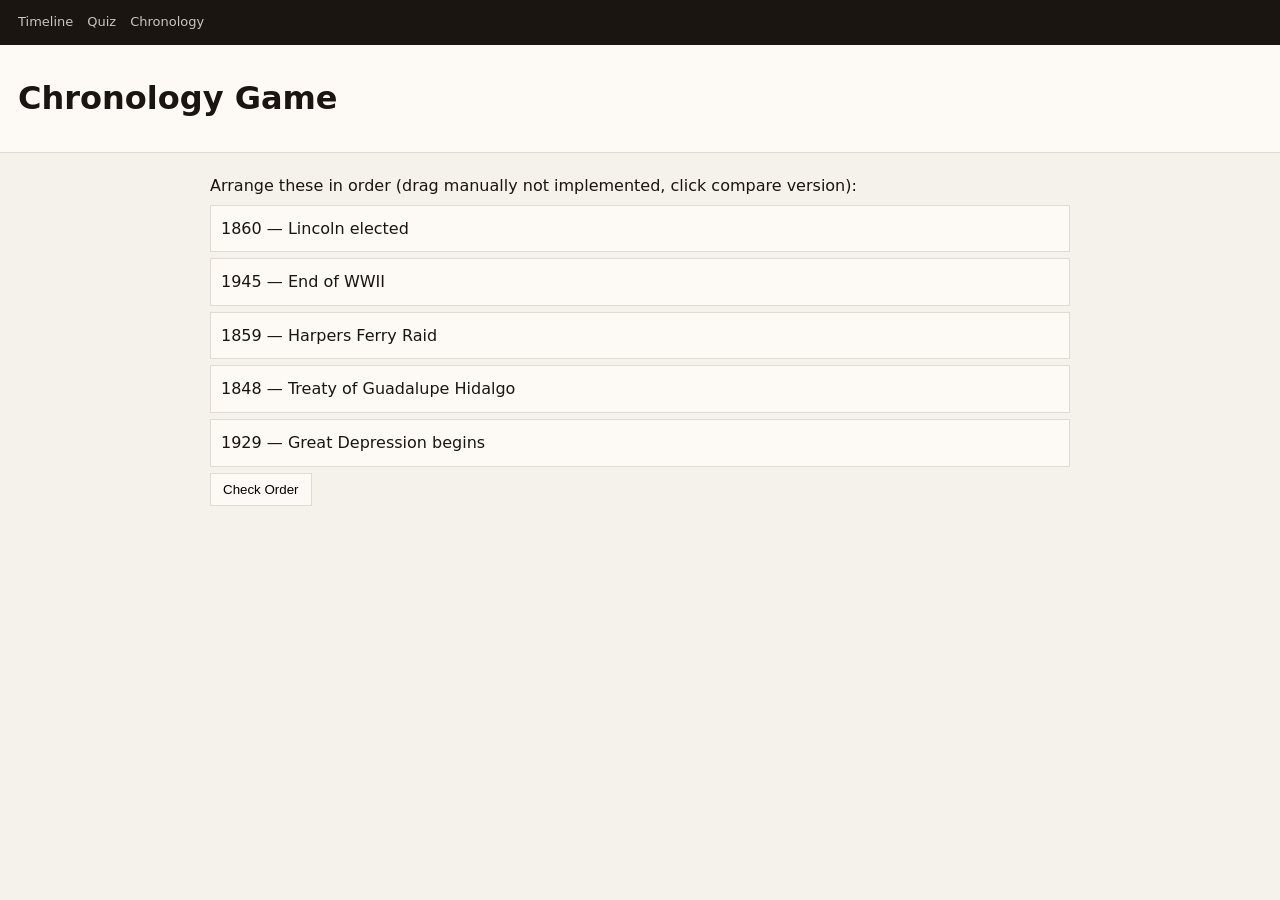
==== chronology.html @ a91baefe "Added stuff" ====
<!DOCTYPE html>
<html>

<head>
    <link rel="stylesheet" href="style.css">
</head>

<body>

    <nav>
        <a href="index.html">Timeline</a>
        <a href="quiz.html">Quiz</a>
        <a href="chronology.html">Chronology</a>
    </nav>

    <header>
        <h1>Chronology Game</h1>
    </header>

    <div class="container">
        <p>Arrange these in order (drag manually not implemented, click compare version):</p>
        <div id="list"></div>
        <button onclick="check()">Check Order</button>
    </div>

    <script src="data.js"></script>
    <script>
        let set = EVENTS.sort(() => Math.random() - 0.5).slice(0, 5);

        function render() {
            document.getElementById("list").innerHTML =
                set.map((e, i) =>
                    `<div class="list-item" data-year="${e.year}" onclick="move(this)">
        ${e.year} — ${e.title}
      </div>`
                ).join("");
        }

        function move(el) {
            el.parentNode.appendChild(el);
        }

        function check() {
            let arr = [...document.querySelectorAll(".list-item")]
                .map(x => +x.dataset.year);

            let sorted = [...arr].sort((a, b) => a - b);

            alert(JSON.stringify(arr) === JSON.stringify(sorted)
                ? "Correct order"
                : "Incorrect");
        }

        render();
    </script>

</body>

</html>
---- style.css ----
:root {
    --bg: #f5f1eb;
    --surface: #fdfaf6;
    --text: #1a1510;
    --muted: #6b5e4a;
    --border: rgba(60, 50, 30, 0.15);
    --accent: #c04a1a;
}

* {
    box-sizing: border-box;
    margin: 0;
    padding: 0
}

body {
    font-family: system-ui, sans-serif;
    background: var(--bg);
    color: var(--text);
    line-height: 1.6;
}

/* NAV */
nav {
    position: sticky;
    top: 0;
    background: var(--text);
    color: var(--bg);
    display: flex;
    gap: 14px;
    padding: 12px 18px;
    z-index: 10;
}

nav a {
    color: var(--bg);
    text-decoration: none;
    font-size: 13px;
    opacity: .8;
}

nav a:hover {
    opacity: 1
}

/* HEADER */
header {
    padding: 28px 18px;
    background: var(--surface);
    border-bottom: 1px solid var(--border);
}

/* TIMELINE */
.container {
    max-width: 900px;
    margin: auto;
    padding: 20px;
}

.card {
    background: var(--surface);
    border: 1px solid var(--border);
    padding: 12px;
    margin: 10px 0;
    border-radius: 8px;
}

.year {
    font-family: monospace;
    color: var(--muted);
    font-size: 12px;
}

.title {
    font-weight: 600;
}

.tag {
    font-size: 11px;
    color: var(--accent);
}

/* QUIZ */
button {
    padding: 8px 12px;
    border: 1px solid var(--border);
    background: var(--surface);
    cursor: pointer;
}

button:hover {
    border-color: var(--accent)
}

.option {
    display: block;
    margin: 8px 0;
}

/* CHRONOLOGY */
.list-item {
    padding: 10px;
    border: 1px solid var(--border);
    margin: 6px 0;
    background: var(--surface);
    cursor: grab;
}
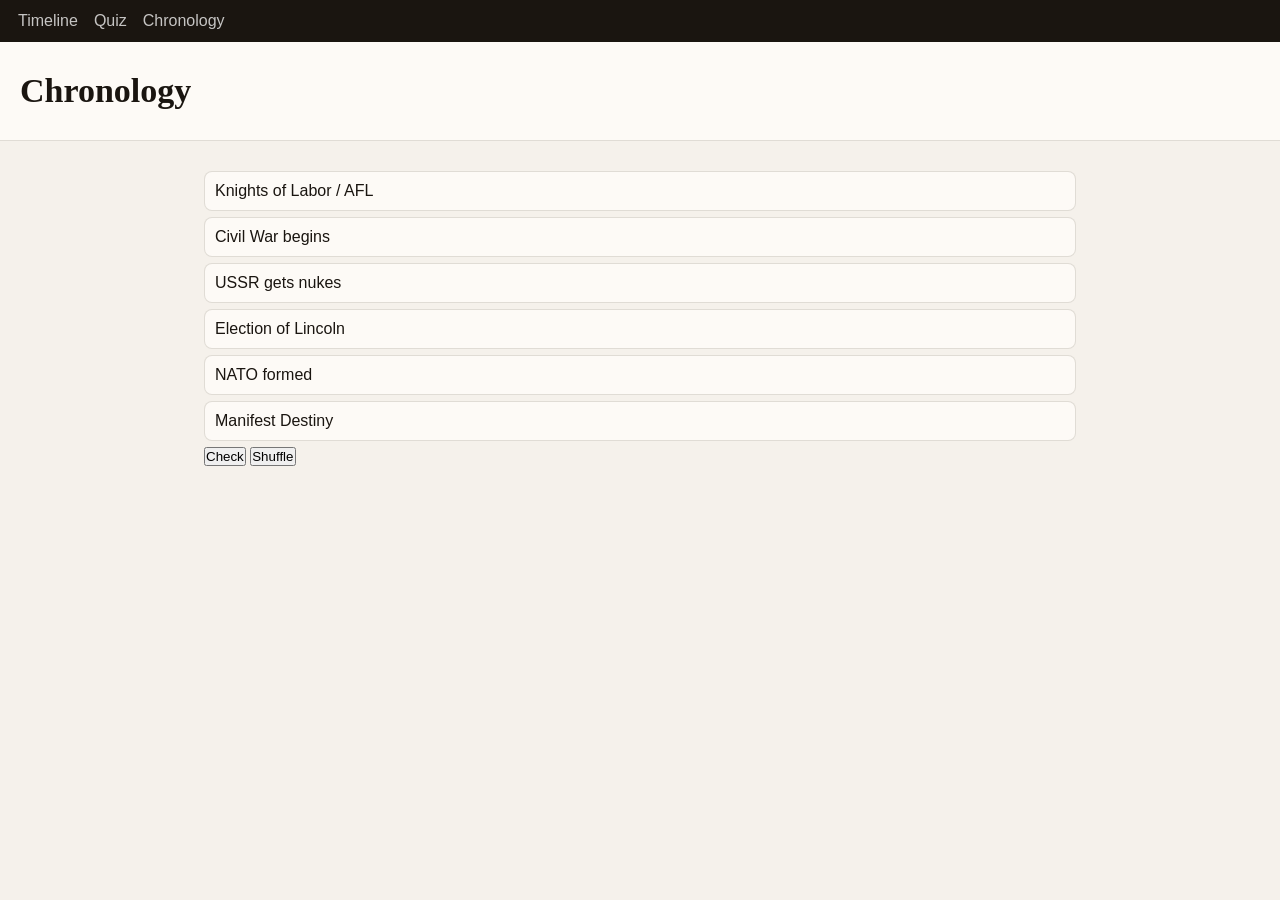
==== commit 57ae14cd: "Update" ====
--- a/chronology.html
+++ b/chronology.html
@@ -14,30 +14,42 @@
     </nav>
 
     <header>
-        <h1>Chronology Game</h1>
+        <h1>Chronology</h1>
     </header>
 
     <div class="container">
-        <p>Arrange these in order (drag manually not implemented, click compare version):</p>
         <div id="list"></div>
-        <button onclick="check()">Check Order</button>
+        <button onclick="check()">Check</button>
+        <button onclick="shuffle()">Shuffle</button>
     </div>
 
     <script src="data.js"></script>
     <script>
-        let set = EVENTS.sort(() => Math.random() - 0.5).slice(0, 5);
+        let set = [];
+
+        function shuffle() {
+            set = [...EVENTS].sort(() => Math.random() - 0.5).slice(0, 6);
+            render();
+        }
 
         function render() {
             document.getElementById("list").innerHTML =
-                set.map((e, i) =>
-                    `<div class="list-item" data-year="${e.year}" onclick="move(this)">
-        ${e.year} — ${e.title}
-      </div>`
-                ).join("");
+                set.map(e => `
+      <div class="list-item" data-year="${e.year}" draggable="true">
+        ${e.title}
+      </div>
+    `).join("");
+
+            enableDrag();
         }
 
-        function move(el) {
-            el.parentNode.appendChild(el);
+        function enableDrag() {
+            let dragged;
+            document.querySelectorAll(".list-item").forEach(el => {
+                el.ondragstart = () => dragged = el;
+                el.ondragover = e => e.preventDefault();
+                el.ondrop = () => el.parentNode.insertBefore(dragged, el);
+            });
         }
 
         function check() {
@@ -47,11 +59,10 @@
             let sorted = [...arr].sort((a, b) => a - b);
 
             alert(JSON.stringify(arr) === JSON.stringify(sorted)
-                ? "Correct order"
-                : "Incorrect");
+                ? "Correct" : "Wrong order");
         }
 
-        render();
+        shuffle();
     </script>
 
 </body>
--- a/style.css
+++ b/style.css
@@ -5,6 +5,16 @@
     --muted: #6b5e4a;
     --border: rgba(60, 50, 30, 0.15);
     --accent: #c04a1a;
+
+    --p1: #6b5bb8;
+    --p2: #1d8a68;
+    --p3: #c04a1a;
+    --p4: #2676c0;
+    --p5: #b84068;
+    --p6: #4a8a18;
+    --p7: #a06018;
+    --p8: #4a38a0;
+    --p9: #2a6828;
 }
 
 * {
@@ -14,61 +24,122 @@
 }
 
 body {
-    font-family: system-ui, sans-serif;
+    font-family: "DM Sans", sans-serif;
     background: var(--bg);
     color: var(--text);
-    line-height: 1.6;
 }
 
-/* NAV */
 nav {
     position: sticky;
     top: 0;
-    background: var(--text);
-    color: var(--bg);
+    background: #1a1510;
+    color: white;
     display: flex;
-    gap: 14px;
+    gap: 16px;
     padding: 12px 18px;
-    z-index: 10;
 }
 
 nav a {
-    color: var(--bg);
+    color: white;
     text-decoration: none;
-    font-size: 13px;
-    opacity: .8;
+    opacity: .75;
 }
 
 nav a:hover {
     opacity: 1
 }
 
-/* HEADER */
 header {
-    padding: 28px 18px;
+    padding: 30px 20px;
     background: var(--surface);
     border-bottom: 1px solid var(--border);
 }
 
-/* TIMELINE */
+header h1 {
+    font-family: "Playfair Display", serif;
+    font-size: 34px;
+}
+
 .container {
-    max-width: 900px;
+    max-width: 920px;
     margin: auto;
-    padding: 20px;
+    padding: 24px;
+}
+
+/* timeline */
+.timeline {
+    position: relative;
+    padding-left: 42px;
+}
+
+.timeline::before {
+    content: "";
+    position: absolute;
+    left: 18px;
+    top: 0;
+    bottom: 0;
+    width: 2px;
+    background: linear-gradient(var(--p1), var(--p2), var(--p3), var(--p4),
+            var(--p5), var(--p6), var(--p7), var(--p8), var(--p9));
+    opacity: .35;
 }
 
 .card {
+    position: relative;
     background: var(--surface);
     border: 1px solid var(--border);
-    padding: 12px;
-    margin: 10px 0;
-    border-radius: 8px;
+    border-radius: 10px;
+    padding: 14px;
+    margin: 12px 0;
+    cursor: pointer;
+    transition: .15s;
+}
+
+.card:hover {
+    transform: translateX(4px);
+    box-shadow: 0 10px 24px rgba(0, 0, 0, .08);
+}
+
+.card::before {
+    content: "";
+    position: absolute;
+    left: -30px;
+    top: 18px;
+    width: 12px;
+    height: 12px;
+    border-radius: 50%;
+    border: 2px solid white;
+    box-shadow: 0 0 0 2px var(--border);
+}
+
+.card[data-p="3"]::before {
+    background: var(--p3)
+}
+
+.card[data-p="4"]::before {
+    background: var(--p4)
+}
+
+.card[data-p="5"]::before {
+    background: var(--p5)
+}
+
+.card[data-p="6"]::before {
+    background: var(--p6)
+}
+
+.card[data-p="7"]::before {
+    background: var(--p7)
+}
+
+.card[data-p="8"]::before {
+    background: var(--p8)
 }
 
 .year {
-    font-family: monospace;
+    font-family: "DM Mono", monospace;
+    font-size: 12px;
     color: var(--muted);
-    font-size: 12px;
 }
 
 .title {
@@ -76,32 +147,44 @@
 }
 
 .tag {
-    font-size: 11px;
+    font-size: 10px;
+    text-transform: uppercase;
     color: var(--accent);
 }
 
-/* QUIZ */
-button {
-    padding: 8px 12px;
-    border: 1px solid var(--border);
-    background: var(--surface);
-    cursor: pointer;
+/* modal */
+.overlay {
+    display: none;
+    position: fixed;
+    inset: 0;
+    background: rgba(0, 0, 0, .4);
+    align-items: center;
+    justify-content: center;
 }
 
-button:hover {
-    border-color: var(--accent)
+.overlay.open {
+    display: flex
 }
 
+.modal {
+    background: var(--surface);
+    padding: 20px;
+    border-radius: 10px;
+    max-width: 400px;
+}
+
+/* quiz */
 .option {
     display: block;
     margin: 8px 0;
 }
 
-/* CHRONOLOGY */
+/* chronology */
 .list-item {
+    background: var(--surface);
+    border: 1px solid var(--border);
     padding: 10px;
-    border: 1px solid var(--border);
     margin: 6px 0;
-    background: var(--surface);
+    border-radius: 8px;
     cursor: grab;
 }
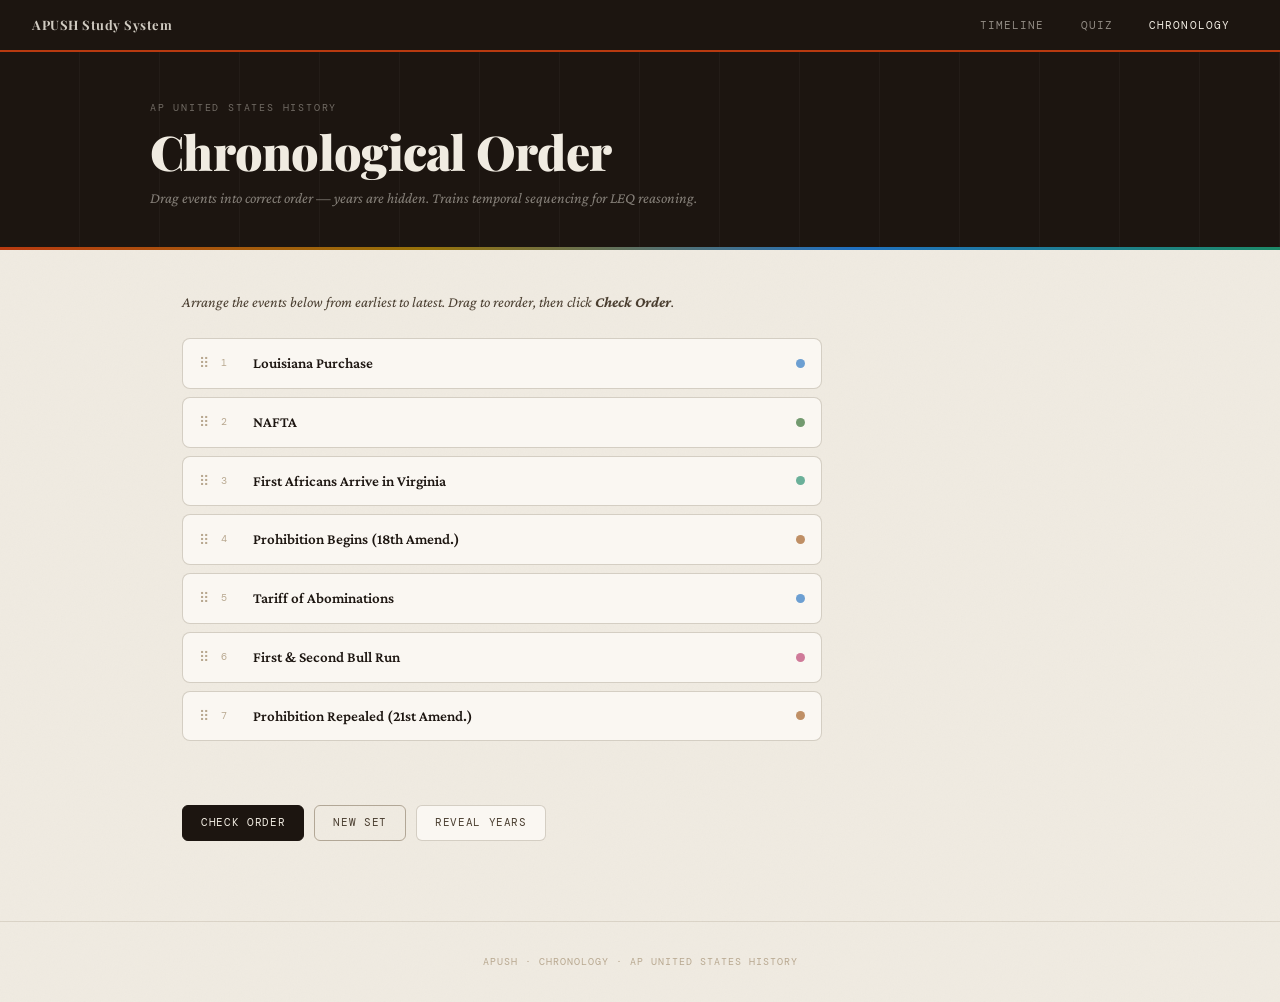
==== commit f7aa92c9: "Update" ====
--- a/chronology.html
+++ b/chronology.html
@@ -1,70 +1,192 @@
 <!DOCTYPE html>
-<html>
+<html lang="en">
 
 <head>
+    <meta charset="UTF-8">
+    <meta name="viewport" content="width=device-width, initial-scale=1.0">
+    <title>APUSH Chronology</title>
     <link rel="stylesheet" href="style.css">
 </head>
 
 <body>
 
-    <nav>
+    <!-- NAV -->
+    <nav class="nav">
+        <span class="nav-brand">APUSH Study System</span>
         <a href="index.html">Timeline</a>
         <a href="quiz.html">Quiz</a>
-        <a href="chronology.html">Chronology</a>
+        <a href="chronology.html" class="active">Chronology</a>
     </nav>
 
-    <header>
-        <h1>Chronology</h1>
+    <!-- HEADER -->
+    <header class="page-header">
+        <div class="header-inner">
+            <div class="header-eyebrow">AP United States History</div>
+            <h1>Chronological Order</h1>
+            <p class="header-sub">Drag events into correct order — years are hidden. Trains temporal sequencing for LEQ
+                reasoning.</p>
+        </div>
     </header>
 
-    <div class="container">
-        <div id="list"></div>
-        <button onclick="check()">Check</button>
-        <button onclick="shuffle()">Shuffle</button>
-    </div>
+    <!-- MAIN -->
+    <main class="main">
+
+        <p class="chrono-instructions" id="instructions">
+            Arrange the events below from <em>earliest to latest</em>. Drag to reorder, then click <strong>Check
+                Order</strong>.
+        </p>
+
+        <div class="chrono-list" id="chrono-list"></div>
+
+        <div class="chrono-result" id="result"></div>
+
+        <div class="chrono-actions">
+            <button class="btn btn-primary" onclick="check()">Check Order</button>
+            <button class="btn btn-secondary" onclick="newSet()">New Set</button>
+            <button class="btn btn-ghost" onclick="reveal()">Reveal Years</button>
+        </div>
+
+    </main>
+
+    <footer>APUSH · Chronology · AP United States History</footer>
 
     <script src="data.js"></script>
     <script>
         let set = [];
+        let revealed = false;
+        let dragSrc = null;
 
-        function shuffle() {
-            set = [...EVENTS].sort(() => Math.random() - 0.5).slice(0, 6);
+        const PCOLORS = Object.fromEntries(
+            Object.entries(PERIODS).map(([k, v]) => [k, v.color])
+        );
+
+        function newSet() {
+            revealed = false;
+            const pool = [...EVENTS].sort(() => Math.random() - 0.5).slice(0, 7);
+            // shuffle so they're NOT in order
+            set = pool.sort(() => Math.random() - 0.5);
+            document.getElementById('result').textContent = '';
             render();
         }
 
         function render() {
-            document.getElementById("list").innerHTML =
-                set.map(e => `
-      <div class="list-item" data-year="${e.year}" draggable="true">
-        ${e.title}
-      </div>
-    `).join("");
+            const list = document.getElementById('chrono-list');
+            list.innerHTML = '';
 
-            enableDrag();
+            set.forEach((e, i) => {
+                const item = document.createElement('div');
+                item.className = 'chrono-item';
+                item.draggable = true;
+                item.dataset.idx = i;
+
+                const periodColor = PCOLORS[e.p] || '#888';
+
+                item.innerHTML = `
+      <span class="drag-handle">⠿</span>
+      <span class="chrono-num">${i + 1}</span>
+      <span class="chrono-name">${e.title}${revealed ? ' <em style="font-family:\'DM Mono\',monospace;font-size:10px;color:var(--ink-3);font-style:normal;">(${e.year})</em>' : ''}</span>
+      <span class="chrono-period-dot" style="background:${periodColor}" title="Period ${e.p}"></span>
+    `;
+
+                // Drag events
+                item.addEventListener('dragstart', onDragStart);
+                item.addEventListener('dragover', onDragOver);
+                item.addEventListener('drop', onDrop);
+                item.addEventListener('dragend', onDragEnd);
+                item.addEventListener('dragleave', onDragLeave);
+
+                list.appendChild(item);
+            });
         }
 
-        function enableDrag() {
-            let dragged;
-            document.querySelectorAll(".list-item").forEach(el => {
-                el.ondragstart = () => dragged = el;
-                el.ondragover = e => e.preventDefault();
-                el.ondrop = () => el.parentNode.insertBefore(dragged, el);
+        function onDragStart(e) {
+            dragSrc = this;
+            this.classList.add('dragging');
+            e.dataTransfer.effectAllowed = 'move';
+            e.dataTransfer.setData('text/plain', this.dataset.idx);
+        }
+
+        function onDragOver(e) {
+            e.preventDefault();
+            e.dataTransfer.dropEffect = 'move';
+            if (this !== dragSrc) this.classList.add('drag-over');
+        }
+
+        function onDragLeave() {
+            this.classList.remove('drag-over');
+        }
+
+        function onDrop(e) {
+            e.preventDefault();
+            this.classList.remove('drag-over');
+            if (this === dragSrc) return;
+
+            const fromIdx = +dragSrc.dataset.idx;
+            const toIdx = +this.dataset.idx;
+
+            // Reorder set array
+            const moved = set.splice(fromIdx, 1)[0];
+            set.splice(toIdx, 0, moved);
+
+            // Clear any result styling
+            document.getElementById('result').textContent = '';
+            render();
+        }
+
+        function onDragEnd() {
+            document.querySelectorAll('.chrono-item').forEach(el => {
+                el.classList.remove('dragging', 'drag-over');
             });
         }
 
         function check() {
-            let arr = [...document.querySelectorAll(".list-item")]
-                .map(x => +x.dataset.year);
+            const items = [...document.querySelectorAll('.chrono-item')];
+            const years = items.map(el => {
+                const idx = +el.dataset.idx;
+                return set[idx] ? set[idx].year : 0;
+            });
 
-            let sorted = [...arr].sort((a, b) => a - b);
+            // The set array is already reordered by drag, so just get years in current order
+            const currentYears = set.map(e => e.year);
+            const sortedYears = [...currentYears].sort((a, b) => a - b);
 
-            alert(JSON.stringify(arr) === JSON.stringify(sorted)
-                ? "Correct" : "Wrong order");
+            const isCorrect = JSON.stringify(currentYears) === JSON.stringify(sortedYears);
+
+            const resultEl = document.getElementById('result');
+
+            // Color individual items
+            const listItems = document.querySelectorAll('.chrono-item');
+            listItems.forEach((el, i) => {
+                el.classList.remove('correct-item', 'wrong-item');
+                if (currentYears[i] === sortedYears[i]) {
+                    el.classList.add('correct-item');
+                } else {
+                    el.classList.add('wrong-item');
+                }
+            });
+
+            if (isCorrect) {
+                resultEl.style.color = '#2a6a2a';
+                resultEl.textContent = '✓ Correct! All events are in chronological order.';
+            } else {
+                // Count how many are in right position
+                const rightCount = currentYears.filter((y, i) => y === sortedYears[i]).length;
+                resultEl.style.color = '#8a2020';
+                resultEl.textContent = `✗ Not quite — ${rightCount} of ${set.length} events are in the right position. Try again or reveal years.`;
+            }
         }
 
-        shuffle();
+        function reveal() {
+            revealed = true;
+            render();
+
+            // Re-apply result colors if any
+            const resultEl = document.getElementById('result');
+            if (resultEl.textContent) check();
+        }
+
+        newSet();
     </script>
-
 </body>
 
 </html>
--- a/style.css
+++ b/style.css
@@ -1,190 +1,952 @@
+/* ═══════════════════════════════════════════════════════
+   APUSH STUDY SYSTEM — Shared Design System
+   Aesthetic: Aged academic / editorial parchment
+   Fonts: Playfair Display (headers) + Crimson Pro (body) + DM Mono (data)
+   ═══════════════════════════════════════════════════════ */
+
+@import url('https://fonts.googleapis.com/css2?family=Playfair+Display:ital,wght@0,400;0,700;0,900;1,400&family=Crimson+Pro:ital,wght@0,300;0,400;0,600;1,300;1,400&family=DM+Mono:wght@400;500&display=swap');
+
+/* ── Design Tokens ── */
 :root {
-    --bg: #f5f1eb;
-    --surface: #fdfaf6;
-    --text: #1a1510;
-    --muted: #6b5e4a;
-    --border: rgba(60, 50, 30, 0.15);
-    --accent: #c04a1a;
-
-    --p1: #6b5bb8;
+    /* Parchment palette */
+    --bg: #f0ebe1;
+    --bg-deep: #e8e1d4;
+    --surface: #faf7f2;
+    --surface-2: #f4efe6;
+    --ink: #1c1510;
+    --ink-2: #4a3e30;
+    --ink-3: #8a7a66;
+    --ink-4: #b8a890;
+    --border: rgba(80, 60, 30, .13);
+    --border-2: rgba(80, 60, 30, .22);
+    --border-3: rgba(80, 60, 30, .38);
+    --accent: #b83a10;
+    --accent-light: #f5e4dc;
+    --gold: #96720a;
+    --gold-light: #f5edce;
+    --shadow-sm: 0 2px 8px rgba(30, 20, 10, .07);
+    --shadow-md: 0 6px 24px rgba(30, 20, 10, .10);
+    --shadow-lg: 0 16px 48px rgba(30, 20, 10, .14);
+
+    /* Period colors */
+    --p1: #6b52b8;
     --p2: #1d8a68;
     --p3: #c04a1a;
-    --p4: #2676c0;
-    --p5: #b84068;
+    --p4: #2070c0;
+    --p5: #b83868;
     --p6: #4a8a18;
-    --p7: #a06018;
-    --p8: #4a38a0;
-    --p9: #2a6828;
-}
-
-* {
+    --p7: #a05818;
+    --p8: #4030a0;
+    --p9: #286828;
+
+    /* Tag colors */
+    --tag-politics-bg: #dce8f5;
+    --tag-politics-tx: #163a78;
+    --tag-economy-bg: #daf0da;
+    --tag-economy-tx: #1a521a;
+    --tag-society-bg: #ebe8f8;
+    --tag-society-tx: #36267a;
+    --tag-conflict-bg: #f5dede;
+    --tag-conflict-tx: #7a1818;
+    --tag-expansion-bg: #f5ebd8;
+    --tag-expansion-tx: #724210;
+}
+
+/* ── Reset ── */
+*,
+*::before,
+*::after {
     box-sizing: border-box;
     margin: 0;
-    padding: 0
+    padding: 0;
+}
+
+html {
+    scroll-behavior: smooth;
 }
 
 body {
-    font-family: "DM Sans", sans-serif;
+    font-family: 'Crimson Pro', Georgia, serif;
+    font-size: 16px;
+    line-height: 1.65;
     background: var(--bg);
-    color: var(--text);
-}
-
-nav {
+    color: var(--ink);
+    min-height: 100vh;
+    /* subtle paper grain */
+    background-image:
+        url("data:image/svg+xml,%3Csvg xmlns='http://www.w3.org/2000/svg' width='300' height='300'%3E%3Cfilter id='n'%3E%3CfeTurbulence type='fractalNoise' baseFrequency='0.75' numOctaves='4' stitchTiles='stitch'/%3E%3CfeColorMatrix type='saturate' values='0'/%3E%3C/filter%3E%3Crect width='300' height='300' filter='url(%23n)' opacity='0.035'/%3E%3C/svg%3E");
+}
+
+/* ── Navigation ── */
+.nav {
     position: sticky;
     top: 0;
-    background: #1a1510;
-    color: white;
-    display: flex;
-    gap: 16px;
-    padding: 12px 18px;
-}
-
-nav a {
-    color: white;
+    z-index: 100;
+    background: var(--ink);
+    display: flex;
+    align-items: center;
+    gap: 0;
+    padding: 0 2rem;
+    border-bottom: 2px solid var(--accent);
+}
+
+.nav-brand {
+    font-family: 'Playfair Display', serif;
+    font-size: 13px;
+    font-weight: 700;
+    color: var(--bg);
+    letter-spacing: .04em;
+    padding: 14px 0;
+    margin-right: auto;
+    opacity: .85;
     text-decoration: none;
-    opacity: .75;
-}
-
-nav a:hover {
-    opacity: 1
-}
-
-header {
-    padding: 30px 20px;
+}
+
+.nav a {
+    font-family: 'DM Mono', monospace;
+    font-size: 11px;
+    letter-spacing: .1em;
+    text-transform: uppercase;
+    color: rgba(240, 235, 225, .55);
+    text-decoration: none;
+    padding: 16px 18px;
+    border-bottom: 2px solid transparent;
+    margin-bottom: -2px;
+    transition: color .15s, border-color .15s;
+}
+
+.nav a:hover {
+    color: rgba(240, 235, 225, .9);
+}
+
+.nav a.active {
+    color: var(--bg);
+    border-bottom-color: var(--accent);
+}
+
+/* ── Page Header ── */
+.page-header {
+    background: var(--ink);
+    padding: 3rem 2rem 2.5rem;
+    position: relative;
+    overflow: hidden;
+}
+
+.page-header::before {
+    content: '';
+    position: absolute;
+    inset: 0;
+    background: repeating-linear-gradient(90deg,
+            transparent, transparent 79px,
+            rgba(255, 255, 255, .03) 79px, rgba(255, 255, 255, .03) 80px);
+    pointer-events: none;
+}
+
+.page-header::after {
+    content: '';
+    position: absolute;
+    bottom: 0;
+    left: 0;
+    right: 0;
+    height: 3px;
+    background: linear-gradient(90deg, var(--accent), var(--gold), var(--p4), var(--p2));
+}
+
+.header-inner {
+    max-width: 980px;
+    margin: 0 auto;
+    position: relative;
+}
+
+.header-eyebrow {
+    font-family: 'DM Mono', monospace;
+    font-size: 10px;
+    letter-spacing: .18em;
+    text-transform: uppercase;
+    color: rgba(240, 235, 225, .4);
+    margin-bottom: .6rem;
+}
+
+.page-header h1 {
+    font-family: 'Playfair Display', serif;
+    font-size: clamp(2rem, 5vw, 3rem);
+    font-weight: 900;
+    color: var(--bg);
+    line-height: 1.08;
+    letter-spacing: -.015em;
+    margin-bottom: .5rem;
+}
+
+.header-sub {
+    font-family: 'Crimson Pro', serif;
+    font-size: 15px;
+    font-style: italic;
+    color: rgba(240, 235, 225, .5);
+    max-width: 560px;
+    line-height: 1.6;
+}
+
+/* ── Controls Bar ── */
+.controls {
     background: var(--surface);
-    border-bottom: 1px solid var(--border);
-}
-
-header h1 {
-    font-family: "Playfair Display", serif;
-    font-size: 34px;
-}
-
-.container {
-    max-width: 920px;
-    margin: auto;
-    padding: 24px;
-}
-
-/* timeline */
+    border-bottom: 1px solid var(--border-2);
+    position: sticky;
+    top: 48px;
+    z-index: 80;
+    padding: .7rem 2rem;
+    display: flex;
+    align-items: center;
+    gap: .65rem;
+    flex-wrap: wrap;
+}
+
+.search-wrap {
+    position: relative;
+    flex: 1;
+    min-width: 160px;
+    max-width: 260px;
+}
+
+.search-icon {
+    position: absolute;
+    left: 10px;
+    top: 50%;
+    transform: translateY(-50%);
+    color: var(--ink-3);
+    pointer-events: none;
+}
+
+.search-input {
+    width: 100%;
+    font-family: 'Crimson Pro', serif;
+    font-size: 14px;
+    padding: 6px 10px 6px 30px;
+    border: 1px solid var(--border-2);
+    border-radius: 5px;
+    background: var(--bg);
+    color: var(--ink);
+    outline: none;
+    transition: border-color .15s;
+}
+
+.search-input::placeholder {
+    color: var(--ink-4);
+    font-style: italic;
+}
+
+.search-input:focus {
+    border-color: var(--accent);
+}
+
+.ctrl-sep {
+    width: 1px;
+    height: 22px;
+    background: var(--border-2);
+    flex-shrink: 0;
+}
+
+.ctrl-label {
+    font-family: 'DM Mono', monospace;
+    font-size: 9px;
+    letter-spacing: .12em;
+    text-transform: uppercase;
+    color: var(--ink-3);
+    flex-shrink: 0;
+}
+
+.tag-btn {
+    font-family: 'DM Mono', monospace;
+    font-size: 9.5px;
+    letter-spacing: .05em;
+    text-transform: uppercase;
+    padding: 4px 10px;
+    border-radius: 20px;
+    border: 1px solid var(--border-2);
+    background: transparent;
+    color: var(--ink-2);
+    cursor: pointer;
+    transition: all .14s;
+    line-height: 1.4;
+}
+
+.tag-btn:hover {
+    background: var(--bg-deep);
+}
+
+.tag-btn.on[data-t="all"] {
+    background: var(--ink);
+    color: var(--bg);
+    border-color: var(--ink);
+}
+
+.tag-btn.on[data-t="politics"] {
+    background: var(--tag-politics-bg);
+    color: var(--tag-politics-tx);
+    border-color: transparent;
+}
+
+.tag-btn.on[data-t="economy"] {
+    background: var(--tag-economy-bg);
+    color: var(--tag-economy-tx);
+    border-color: transparent;
+}
+
+.tag-btn.on[data-t="society"] {
+    background: var(--tag-society-bg);
+    color: var(--tag-society-tx);
+    border-color: transparent;
+}
+
+.tag-btn.on[data-t="conflict"] {
+    background: var(--tag-conflict-bg);
+    color: var(--tag-conflict-tx);
+    border-color: transparent;
+}
+
+.tag-btn.on[data-t="expansion"] {
+    background: var(--tag-expansion-bg);
+    color: var(--tag-expansion-tx);
+    border-color: transparent;
+}
+
+.count-pill {
+    font-family: 'DM Mono', monospace;
+    font-size: 10px;
+    color: var(--ink-3);
+    margin-left: auto;
+}
+
+/* ── Main container ── */
+.main {
+    max-width: 980px;
+    margin: 0 auto;
+    padding: 2.5rem 2rem 5rem;
+}
+
+/* ── Timeline ── */
 .timeline {
     position: relative;
-    padding-left: 42px;
-}
-
-.timeline::before {
-    content: "";
+    padding-left: 32px;
+}
+
+.tl-spine {
     position: absolute;
-    left: 18px;
-    top: 0;
-    bottom: 0;
+    left: 10px;
+    top: 14px;
+    bottom: 14px;
     width: 2px;
-    background: linear-gradient(var(--p1), var(--p2), var(--p3), var(--p4),
-            var(--p5), var(--p6), var(--p7), var(--p8), var(--p9));
-    opacity: .35;
-}
-
-.card {
+    background: linear-gradient(180deg,
+            var(--p1) 0%, var(--p2) 12%, var(--p3) 24%, var(--p4) 36%,
+            var(--p5) 48%, var(--p6) 60%, var(--p7) 72%, var(--p8) 84%, var(--p9) 100%);
+    opacity: .3;
+    border-radius: 2px;
+}
+
+.period-block {
+    margin-bottom: 2.25rem;
+}
+
+.period-header {
+    display: flex;
+    align-items: baseline;
+    gap: 10px;
+    margin-bottom: .9rem;
     position: relative;
+}
+
+.period-dot {
+    width: 18px;
+    height: 18px;
+    border-radius: 50%;
+    flex-shrink: 0;
+    margin-left: -32px;
+    border: 3px solid var(--bg);
+    box-shadow: 0 0 0 1.5px rgba(80, 60, 30, .25);
+    position: relative;
+    z-index: 2;
+    top: 4px;
+}
+
+.period-label {
+    font-family: 'Playfair Display', serif;
+    font-size: 16px;
+    font-weight: 700;
+    color: var(--ink);
+}
+
+.period-dates {
+    font-family: 'DM Mono', monospace;
+    font-size: 10.5px;
+    color: var(--ink-3);
+}
+
+.period-theme {
+    font-family: 'Crimson Pro', serif;
+    font-size: 13px;
+    font-style: italic;
+    color: var(--ink-3);
+    margin-left: 2px;
+}
+
+.ev-list {
+    padding-left: 10px;
+    display: flex;
+    flex-direction: column;
+    gap: 7px;
+}
+
+.ev-card {
     background: var(--surface);
     border: 1px solid var(--border);
-    border-radius: 10px;
-    padding: 14px;
-    margin: 12px 0;
+    border-radius: 8px;
+    padding: 10px 14px;
+    display: flex;
+    gap: 12px;
+    align-items: flex-start;
     cursor: pointer;
-    transition: .15s;
-}
-
-.card:hover {
-    transform: translateX(4px);
-    box-shadow: 0 10px 24px rgba(0, 0, 0, .08);
-}
-
-.card::before {
-    content: "";
-    position: absolute;
-    left: -30px;
-    top: 18px;
-    width: 12px;
-    height: 12px;
-    border-radius: 50%;
-    border: 2px solid white;
-    box-shadow: 0 0 0 2px var(--border);
-}
-
-.card[data-p="3"]::before {
-    background: var(--p3)
-}
-
-.card[data-p="4"]::before {
-    background: var(--p4)
-}
-
-.card[data-p="5"]::before {
-    background: var(--p5)
-}
-
-.card[data-p="6"]::before {
-    background: var(--p6)
-}
-
-.card[data-p="7"]::before {
-    background: var(--p7)
-}
-
-.card[data-p="8"]::before {
-    background: var(--p8)
-}
-
-.year {
-    font-family: "DM Mono", monospace;
-    font-size: 12px;
-    color: var(--muted);
-}
-
-.title {
+    transition: border-color .15s, box-shadow .15s, transform .12s;
+    position: relative;
+}
+
+.ev-card:hover {
+    border-color: var(--border-3);
+    box-shadow: var(--shadow-md);
+    transform: translateX(3px);
+}
+
+.ev-year {
+    font-family: 'DM Mono', monospace;
+    font-size: 10.5px;
+    color: var(--ink-3);
+    min-width: 38px;
+    padding-top: 3px;
+    flex-shrink: 0;
+}
+
+.ev-name {
+    font-family: 'Crimson Pro', serif;
+    font-size: 15px;
     font-weight: 600;
-}
-
-.tag {
-    font-size: 10px;
+    color: var(--ink);
+    flex: 1;
+    line-height: 1.35;
+}
+
+.ev-tag {
+    font-family: 'DM Mono', monospace;
+    font-size: 8.5px;
+    letter-spacing: .06em;
     text-transform: uppercase;
-    color: var(--accent);
-}
-
-/* modal */
+    padding: 3px 7px;
+    border-radius: 20px;
+    flex-shrink: 0;
+    margin-top: 2px;
+    font-weight: 500;
+}
+
+/* ── Modal ── */
 .overlay {
     display: none;
     position: fixed;
     inset: 0;
-    background: rgba(0, 0, 0, .4);
+    background: rgba(28, 21, 16, .55);
+    z-index: 500;
     align-items: center;
     justify-content: center;
+    padding: 1rem;
+    backdrop-filter: blur(3px);
 }
 
 .overlay.open {
-    display: flex
+    display: flex;
 }
 
 .modal {
     background: var(--surface);
-    padding: 20px;
-    border-radius: 10px;
-    max-width: 400px;
-}
-
-/* quiz */
-.option {
+    border: 1px solid var(--border-3);
+    border-radius: 12px;
+    max-width: 500px;
+    width: 100%;
+    overflow: hidden;
+    box-shadow: var(--shadow-lg);
+    animation: modalIn .2s ease;
+}
+
+@keyframes modalIn {
+    from {
+        opacity: 0;
+        transform: translateY(14px) scale(.98);
+    }
+
+    to {
+        opacity: 1;
+        transform: none;
+    }
+}
+
+.modal-bar {
+    height: 4px;
+}
+
+.modal-body {
+    padding: 1.6rem;
+}
+
+.modal-close {
+    float: right;
+    width: 28px;
+    height: 28px;
+    border: 1px solid var(--border-2);
+    border-radius: 50%;
+    background: var(--bg);
+    cursor: pointer;
+    font-size: 16px;
+    color: var(--ink-2);
+    display: flex;
+    align-items: center;
+    justify-content: center;
+    margin: -4px -4px 12px 12px;
+    transition: border-color .15s;
+    line-height: 1;
+}
+
+.modal-close:hover {
+    border-color: var(--border-3);
+}
+
+.modal-year {
+    font-family: 'DM Mono', monospace;
+    font-size: 10px;
+    color: var(--ink-3);
+    letter-spacing: .08em;
+    margin-bottom: 5px;
+}
+
+.modal-title {
+    font-family: 'Playfair Display', serif;
+    font-size: 20px;
+    font-weight: 700;
+    color: var(--ink);
+    line-height: 1.25;
+    margin-bottom: 12px;
+}
+
+.modal-desc {
+    font-family: 'Crimson Pro', serif;
+    font-size: 15px;
+    color: var(--ink-2);
+    line-height: 1.7;
+    margin-bottom: 14px;
+}
+
+.modal-conn {
+    background: var(--gold-light);
+    border-left: 3px solid var(--gold);
+    border-radius: 0 6px 6px 0;
+    padding: 10px 14px;
+    font-family: 'Crimson Pro', serif;
+    font-size: 13.5px;
+    color: var(--ink-2);
+    line-height: 1.65;
+}
+
+.modal-conn strong {
+    font-family: 'DM Mono', monospace;
+    font-size: 9px;
+    letter-spacing: .1em;
+    text-transform: uppercase;
+    color: var(--gold);
     display: block;
-    margin: 8px 0;
-}
-
-/* chronology */
-.list-item {
+    margin-bottom: 4px;
+}
+
+/* ── Buttons (shared) ── */
+.btn {
+    font-family: 'DM Mono', monospace;
+    font-size: 11px;
+    letter-spacing: .06em;
+    text-transform: uppercase;
+    padding: 9px 18px;
+    border-radius: 6px;
+    border: 1px solid var(--border-3);
+    cursor: pointer;
+    transition: all .15s;
+    line-height: 1.4;
+}
+
+.btn-primary {
+    background: var(--ink);
+    color: var(--bg);
+    border-color: var(--ink);
+}
+
+.btn-primary:hover {
+    background: var(--accent);
+    border-color: var(--accent);
+}
+
+.btn-secondary {
+    background: transparent;
+    color: var(--ink-2);
+}
+
+.btn-secondary:hover {
+    background: var(--bg-deep);
+}
+
+.btn-ghost {
     background: var(--surface);
-    border: 1px solid var(--border);
-    padding: 10px;
-    margin: 6px 0;
+    color: var(--ink-2);
+    border-color: var(--border-2);
+}
+
+.btn-ghost:hover {
+    background: var(--bg-deep);
+    border-color: var(--border-3);
+}
+
+/* ── Quiz ── */
+.quiz-card {
+    background: var(--surface);
+    border: 1px solid var(--border-2);
+    border-radius: 12px;
+    padding: 2rem;
+    box-shadow: var(--shadow-sm);
+    max-width: 640px;
+}
+
+.quiz-prompt {
+    font-family: 'Crimson Pro', serif;
+    font-size: 13px;
+    font-style: italic;
+    color: var(--ink-3);
+    letter-spacing: .04em;
+    margin-bottom: .4rem;
+}
+
+.quiz-question {
+    font-family: 'Playfair Display', serif;
+    font-size: 22px;
+    font-weight: 700;
+    color: var(--ink);
+    line-height: 1.25;
+    margin-bottom: 1.5rem;
+}
+
+.quiz-options {
+    display: flex;
+    flex-direction: column;
+    gap: 9px;
+    margin-bottom: 1.5rem;
+}
+
+.opt-btn {
+    text-align: left;
+    font-family: 'Crimson Pro', serif;
+    font-size: 15px;
+    padding: 11px 16px;
+    border-radius: 7px;
+    border: 1px solid var(--border-2);
+    background: var(--bg);
+    color: var(--ink);
+    cursor: pointer;
+    transition: all .14s;
+    line-height: 1.35;
+    position: relative;
+    display: flex;
+    align-items: center;
+    gap: 10px;
+}
+
+.opt-btn:hover:not(:disabled) {
+    border-color: var(--border-3);
+    background: var(--surface-2);
+    transform: translateX(3px);
+}
+
+.opt-btn:disabled {
+    cursor: default;
+}
+
+.opt-btn.correct {
+    background: #d8f5d8;
+    border-color: #3a8a3a;
+    color: #1a4a1a;
+}
+
+.opt-btn.wrong {
+    background: #f5dada;
+    border-color: #8a3a3a;
+    color: #4a1a1a;
+}
+
+.opt-btn.missed {
+    background: #f5edce;
+    border-color: var(--gold);
+    color: var(--ink-2);
+}
+
+.opt-letter {
+    font-family: 'DM Mono', monospace;
+    font-size: 10px;
+    width: 20px;
+    height: 20px;
+    border-radius: 50%;
+    border: 1px solid var(--border-2);
+    display: flex;
+    align-items: center;
+    justify-content: center;
+    flex-shrink: 0;
+    color: var(--ink-3);
+    transition: all .14s;
+}
+
+.opt-btn.correct .opt-letter {
+    border-color: #3a8a3a;
+    color: #1a4a1a;
+    background: rgba(58, 138, 58, .12);
+}
+
+.opt-btn.wrong .opt-letter {
+    border-color: #8a3a3a;
+    color: #4a1a1a;
+    background: rgba(138, 58, 58, .12);
+}
+
+.quiz-feedback {
+    font-family: 'Crimson Pro', serif;
+    font-size: 14px;
+    font-style: italic;
+    color: var(--ink-2);
+    min-height: 1.5rem;
+    margin-bottom: 1rem;
+}
+
+.quiz-score {
+    font-family: 'DM Mono', monospace;
+    font-size: 10px;
+    letter-spacing: .08em;
+    color: var(--ink-3);
+    margin-top: .5rem;
+}
+
+/* ── Chronology ── */
+.chrono-instructions {
+    font-family: 'Crimson Pro', serif;
+    font-size: 15px;
+    font-style: italic;
+    color: var(--ink-2);
+    margin-bottom: 1.5rem;
+    line-height: 1.6;
+}
+
+.chrono-list {
+    display: flex;
+    flex-direction: column;
+    gap: 8px;
+    margin-bottom: 1.5rem;
+    max-width: 640px;
+}
+
+.chrono-item {
+    background: var(--surface);
+    border: 1px solid var(--border-2);
     border-radius: 8px;
+    padding: 12px 16px;
     cursor: grab;
+    display: flex;
+    align-items: center;
+    gap: 12px;
+    user-select: none;
+    transition: box-shadow .15s, transform .12s, border-color .15s;
+}
+
+.chrono-item:hover {
+    border-color: var(--border-3);
+}
+
+.chrono-item.dragging {
+    opacity: .5;
+    cursor: grabbing;
+}
+
+.chrono-item.drag-over {
+    border-color: var(--accent);
+    background: var(--accent-light);
+}
+
+.chrono-item.correct-item {
+    background: #d8f5d8;
+    border-color: #3a8a3a;
+}
+
+.chrono-item.wrong-item {
+    background: #f5dada;
+    border-color: #8a3a3a;
+}
+
+.drag-handle {
+    color: var(--ink-4);
+    flex-shrink: 0;
+    line-height: 1;
+    font-size: 14px;
+}
+
+.chrono-num {
+    font-family: 'DM Mono', monospace;
+    font-size: 10px;
+    color: var(--ink-4);
+    min-width: 20px;
+    flex-shrink: 0;
+}
+
+.chrono-name {
+    font-family: 'Crimson Pro', serif;
+    font-size: 15px;
+    font-weight: 600;
+    color: var(--ink);
+    flex: 1;
+}
+
+.chrono-period-dot {
+    width: 9px;
+    height: 9px;
+    border-radius: 50%;
+    flex-shrink: 0;
+    opacity: .65;
+}
+
+.chrono-result {
+    font-family: 'Crimson Pro', serif;
+    font-size: 15px;
+    color: var(--ink-2);
+    margin-bottom: 1rem;
+    min-height: 1.5rem;
+}
+
+.chrono-actions {
+    display: flex;
+    gap: 10px;
+    flex-wrap: wrap;
+}
+
+/* ── Period filter pills (header) ── */
+.period-pills {
+    display: flex;
+    flex-wrap: wrap;
+    gap: 6px;
+    margin-top: 1.5rem;
+}
+
+.period-pill {
+    font-family: 'DM Mono', monospace;
+    font-size: 9.5px;
+    letter-spacing: .07em;
+    padding: 4px 10px;
+    border-radius: 20px;
+    border: 1px solid rgba(240, 235, 225, .2);
+    color: rgba(240, 235, 225, .5);
+    cursor: pointer;
+    transition: all .15s;
+    background: transparent;
+}
+
+.period-pill:hover {
+    background: rgba(240, 235, 225, .08);
+    border-color: rgba(240, 235, 225, .35);
+    color: rgba(240, 235, 225, .85);
+}
+
+.period-pill.on {
+    border-color: var(--accent);
+    color: var(--accent);
+}
+
+/* ── Empty state ── */
+.empty-state {
+    padding: 4rem 2rem;
+    text-align: center;
+    color: var(--ink-3);
+    font-family: 'Crimson Pro', serif;
+    font-style: italic;
+    font-size: 15px;
+}
+
+/* ── Footer ── */
+footer {
+    text-align: center;
+    padding: 2rem;
+    border-top: 1px solid var(--border);
+    font-family: 'DM Mono', monospace;
+    font-size: 10px;
+    letter-spacing: .1em;
+    text-transform: uppercase;
+    color: var(--ink-4);
+}
+
+/* ── Animations ── */
+@keyframes fadeUp {
+    from {
+        opacity: 0;
+        transform: translateY(10px);
+    }
+
+    to {
+        opacity: 1;
+        transform: none;
+    }
+}
+
+.anim {
+    animation: fadeUp .3s ease both;
+}
+
+/* ── Responsive ── */
+@media (max-width: 600px) {
+    .nav {
+        padding: 0 1rem;
+    }
+
+    .nav-brand {
+        display: none;
+    }
+
+    .nav a {
+        padding: 14px 10px;
+        font-size: 10px;
+    }
+
+    .page-header {
+        padding: 2rem 1.25rem;
+    }
+
+    .controls {
+        padding: .6rem 1.25rem;
+        top: 44px;
+    }
+
+    .search-wrap {
+        max-width: none;
+        flex: 1 1 100%;
+    }
+
+    .ctrl-sep {
+        display: none;
+    }
+
+    .count-pill {
+        display: none;
+    }
+
+    .main {
+        padding: 1.5rem 1.25rem 4rem;
+    }
+
+    .timeline {
+        padding-left: 26px;
+    }
+
+    .period-dot {
+        margin-left: -26px;
+    }
 }
